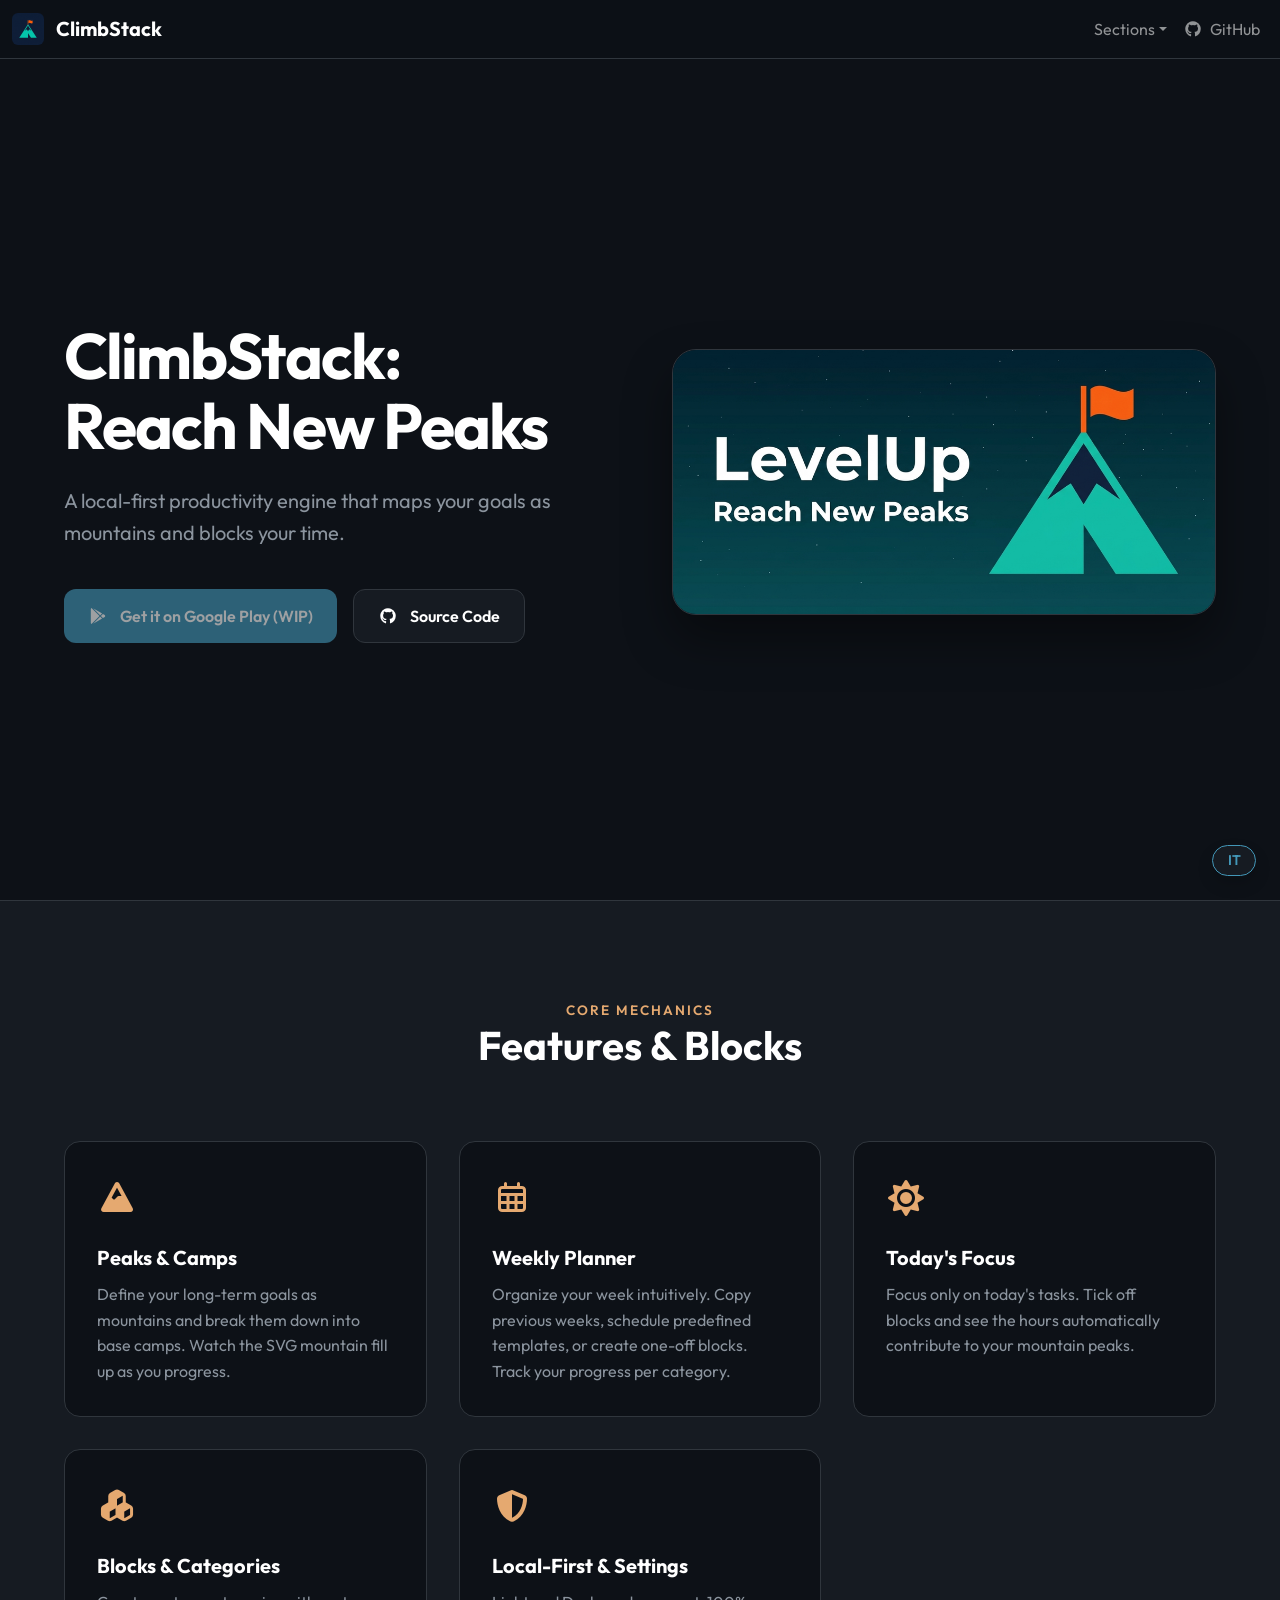
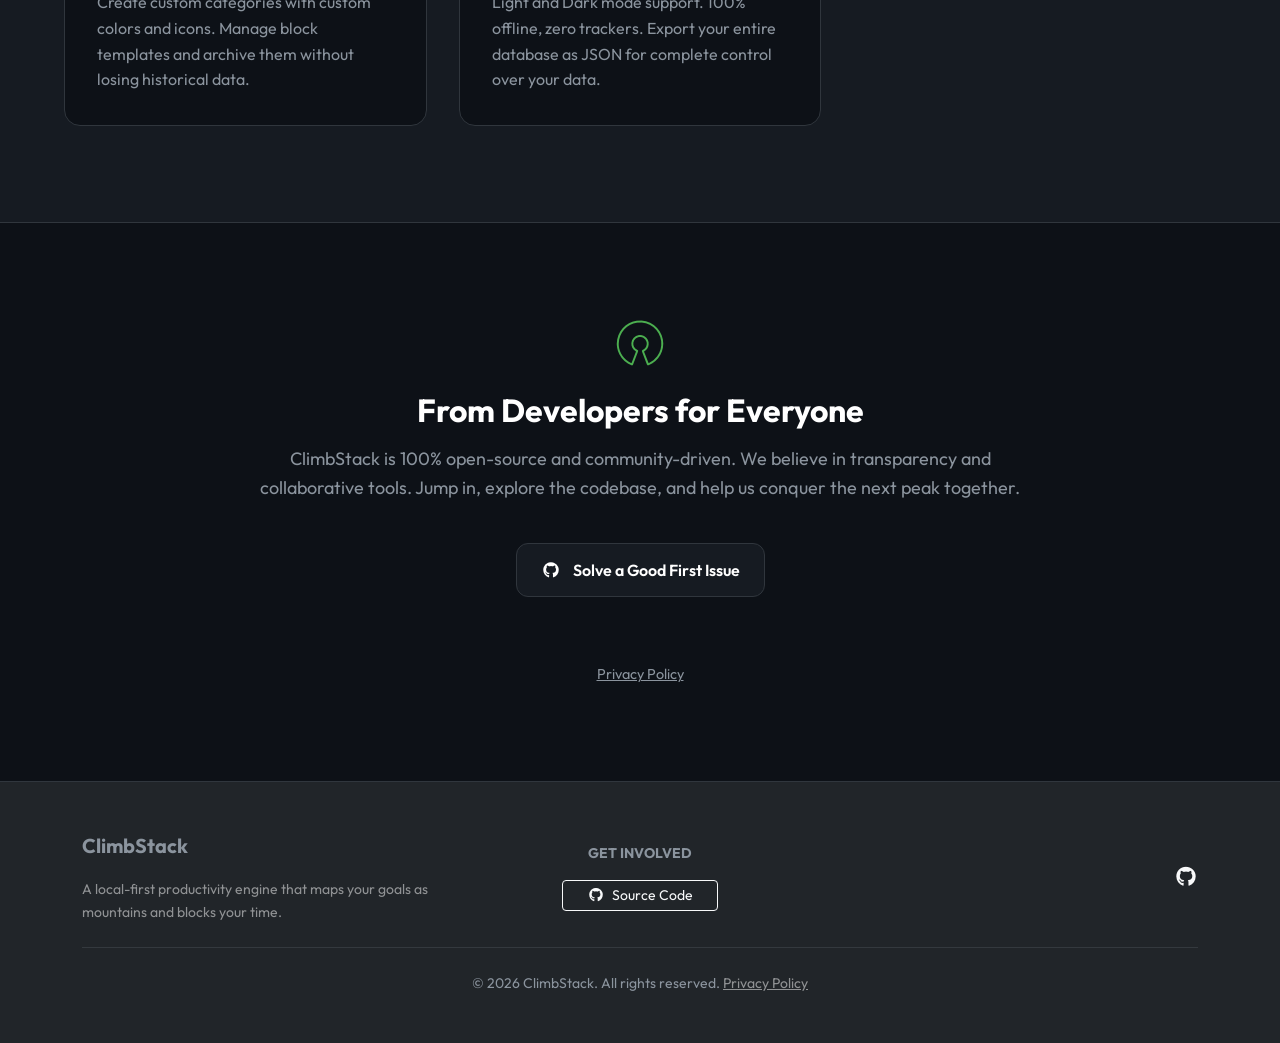
==== index.html @ eb17f677 "feat: add ClimbStack landing page and privacy policy - Landing page with hero, features grid, and op" ====
<!DOCTYPE html>
<html lang="en">
<head>
  <meta charset="UTF-8">
  <meta name="viewport" content="width=device-width, initial-scale=1.0">
  <title>ClimbStack - Gamify your goals.</title>
  
  <meta name="description" content="A local-first productivity engine that maps your goals as mountains and blocks your time.">
  
  <!-- CSS -->
  <link rel="stylesheet" href="css/globals.css">
  <link rel="stylesheet" href="css/climbstack.css">
  <!-- Bootstrap -->
  <link href="https://cdn.jsdelivr.net/npm/bootstrap@5.3.3/dist/css/bootstrap.min.css" rel="stylesheet" integrity="sha384-QWTKZyjpPEjISv5WaRU9OFeRpok6YctnYmDr5pNlyT2bRjXh0JMhjY6hW+ALEwIH" crossorigin="anonymous">
  <!-- Font Awesome -->
  <link rel="stylesheet" href="css/font-awesome/css/all.min.css">
  
  <link rel="icon" type="image/png" href="assets/icon.png">
  
  <!-- Scripts -->
  <script src="js/i18n/climbstack.js" defer></script>
  <script src="js/i18n.js" defer></script>
</head>
<body class="climbstack-page">

  <nav class="navbar navbar-expand-lg navbar-dark fixed-top" style="background-color: rgba(13, 17, 23, 0.85); backdrop-filter: blur(10px); border-bottom: 1px solid var(--lu-border);">
    <div class="container" style="max-width: 1400px;">
      <a class="navbar-brand fw-bold" style="display: flex; align-items: center; gap: 0.75rem;" href="#" aria-label="ClimbStack Home">
        <img src="assets/icon.png" alt="ClimbStack Icon" style="width: 32px; height: 32px; border-radius: 6px;">
        <span data-i18n="nav_home" data-i18n-raw>ClimbStack</span>
      </a>
      <button class="navbar-toggler" type="button" data-bs-toggle="collapse" data-bs-target="#luNavbar" aria-controls="luNavbar" aria-expanded="false" aria-label="Toggle navigation">
        <span class="navbar-toggler-icon"></span>
      </button>
      <div class="collapse navbar-collapse" id="luNavbar">
        <ul class="navbar-nav ms-auto align-items-center">
          <li class="nav-item dropdown">
            <button class="nav-link dropdown-toggle" type="button" data-bs-toggle="dropdown" aria-expanded="false" data-i18n="nav_sections" data-i18n-raw>Sections</button>
            <ul class="dropdown-menu dropdown-menu-dark">
              <li><a class="dropdown-item" href="#features" data-i18n="nav_features">Features</a></li>
              <li><a class="dropdown-item" href="#open-source" data-i18n="nav_os">Open Source</a></li>
            </ul>
          </li>
          <li class="nav-item">
            <a class="nav-link" href="https://github.com/ClimbStack/climbstack-app" target="_blank" rel="noopener noreferrer"><i class="fab fa-github me-1"></i> GitHub</a>
          </li>
        </ul>
      </div>
    </div>
  </nav>

  <header class="lu-hero">
    <div class="lu-hero-content">
      <h1 data-i18n="hero_h1">Gamify your goals.<br>Conquer your peaks.</h1>
      <p class="lu-hero-sub" data-i18n="hero_sub">A local-first productivity engine that maps your goals as mountains and blocks your time.</p>
      
      <div class="lu-btn-group">
        <a href="#" class="lu-btn lu-btn-primary" aria-label="Download on Google Play (WIP)" style="opacity: 0.6; cursor: not-allowed; pointer-events: none;">
          <i class="fab fa-google-play"></i> <span data-i18n="btn_play" data-i18n-raw>Get it on Google Play (WIP)</span>
        </a>
        <a href="https://github.com/ClimbStack/climbstack-app" target="_blank" rel="noopener noreferrer" class="lu-btn lu-btn-secondary" aria-label="Source on GitHub">
          <i class="fab fa-github"></i> <span data-i18n="btn_source" data-i18n-raw>Source Code</span>
        </a>
      </div>
    </div>
    <div class="lu-hero-visual">
      <img src="assets/feature.png" alt="ClimbStack App Interface Screenshot showing peaks and time blocks">
    </div>
  </header>

  <section id="features" class="lu-features">
    <div class="container text-center mb-5">
      <span class="qg-eyebrow" data-i18n="feat_eyebrow" style="color: var(--lu-accent); text-transform: uppercase; letter-spacing: 2px; font-size: 0.85rem; font-weight: 600;">Core Mechanics</span>
      <h2 class="qg-title mb-4" data-i18n="feat_title" style="font-size: 2.5rem;">Features &amp; Blocks</h2>
    </div>

    <div class="lu-features-grid">
      <div class="lu-feature-card">
        <div class="lu-feature-icon">
          <i class="fas fa-mountain"></i>
        </div>
        <h3 data-i18n="feat_peaks_ttl">Peaks &amp; Camps</h3>
        <p data-i18n="feat_peaks_desc">Define your long-term goals as mountains and break them down into base camps. Watch the SVG mountain fill up as you progress.</p>
      </div>
      
      <div class="lu-feature-card">
        <div class="lu-feature-icon">
          <i class="far fa-calendar-alt"></i>
        </div>
        <h3 data-i18n="feat_planner_ttl">Weekly Planner</h3>
        <p data-i18n="feat_planner_desc">Organize your week intuitively. Copy previous weeks, schedule predefined templates, or create one-off blocks. Track your progress per category.</p>
      </div>

      <div class="lu-feature-card">
        <div class="lu-feature-icon">
          <i class="fas fa-sun"></i>
        </div>
        <h3 data-i18n="feat_today_ttl">Today's Focus</h3>
        <p data-i18n="feat_today_desc">Focus only on today's tasks. Tick off blocks and see the hours automatically contribute to your mountain peaks.</p>
      </div>

      <div class="lu-feature-card">
        <div class="lu-feature-icon">
          <i class="fas fa-cubes"></i>
        </div>
        <h3 data-i18n="feat_blocks_ttl">Blocks &amp; Categories</h3>
        <p data-i18n="feat_blocks_desc">Create custom categories with custom colors and icons. Manage block templates and archive them without losing historical data.</p>
      </div>

      <div class="lu-feature-card">
        <div class="lu-feature-icon">
          <i class="fas fa-shield-alt"></i>
        </div>
        <h3 data-i18n="feat_local_ttl">Local-First &amp; Settings</h3>
        <p data-i18n="feat_local_desc">Light and Dark mode support. 100% offline, zero trackers. Export your entire database as JSON for complete control over your data.</p>
      </div>
    </div>
    
  </section>

  <section id="open-source" class="lu-os">
    <div class="lu-os-content text-center">
      <i class="fab fa-osi fa-3x mb-4" style="color: #4CAF50;"></i>
      <h2 data-i18n="os_title">From Developers for Everyone</h2>
      <p data-i18n="os_desc" class="lu-os-sub mx-auto">ClimbStack is 100% open-source and community-driven. We believe in transparency and collaborative tools. Jump in, explore the codebase, and help us conquer the next peak together.</p>
      <a href="https://github.com/ClimbStack/climbstack-app/issues?q=is%3Aissue+is%3Aopen+label%3A%22good+first+issue%22" target="_blank" rel="noopener noreferrer" class="lu-btn lu-btn-secondary">
        <i class="fab fa-github"></i> <span data-i18n="os_cta" data-i18n-raw>Solve a Good First Issue</span>
      </a>
      
      <div style="margin-top: 4rem;">
        <a href="./privacy.html" style="color: var(--lu-text-sec); text-decoration: underline; font-size: 0.9rem;" aria-label="Read Privacy Policy" data-i18n="footer_privacy" data-i18n-raw>Privacy Policy</a>
      </div>
    </div>
  </section>

  <!-- i18n Toggle Button Bottom Right -->
  <button type="button" id="i18n-toggle" class="btn btn-sm btn-outline-primary rounded-pill fw-semibold position-fixed bottom-0 end-0 m-4 shadow" style="z-index: 1050; background-color: var(--lu-bg-surface); color: var(--lu-primary); border-color: var(--lu-primary);" data-i18n-toggle>EN</button>

  <div id="site-footer"></div>
  <!-- Script for common footer across all pages -->
  <script src="js/footer.js" defer></script>
  <!-- Bootstrap JS (per Dropdown) -->
  <script src="https://cdn.jsdelivr.net/npm/bootstrap@5.3.3/dist/js/bootstrap.bundle.min.js" defer></script>
</body>
</html>
---- css/globals.css ----
:root {
    --primary-color: #2c3e50;
    --accent-color: #3498db;
    --text-light: #7f8c8d;
    --text-important: #ffc107;
}

html {
    scroll-behavior: smooth;
}

body {
    font-family: 'Inter', sans-serif;
    line-height: 1.6;
    color: #333;
}

/* Accessibility: Visible focus */
a:focus, button:focus {
    outline: 2px solid var(--accent-color);
    outline-offset: 2px;
}

.hero-section {
    min-height: 100vh;
    display: flex;
    align-items: center;
    padding: 100px 0; 
}

/* Global responsive images */
img {
    max-width: 100%;
    height: auto;
}

.card {
    transition: transform 0.3s ease;
}

.card:hover {
    transform: translateY(-5px);
}

.navbar-glass {
    background: rgba(255, 255, 255, 0.8) !important; /* Lighter for contrast */
    backdrop-filter: blur(15px);
    border-bottom: 1px solid rgba(0, 0, 0, 0.05);
    transition: all 0.3s ease;
}

.navbar-glass .navbar-brand {
    color: #2c3e50 !important;
    font-weight: 700;
}

.navbar-glass .nav-link {
    color: #2c3e50 !important;
    transition: all 0.3s ease;
    font-weight: 600;
    padding: 0.5rem 1rem !important; /* Larger touch targets */
}

.navbar-glass .nav-link:hover {
    color: var(--accent-color) !important;
    transform: translateY(-1px);
}

.navbar-glass.scrolled {
    background: rgba(255, 255, 255, 0.98) !important;
    backdrop-filter: blur(20px);
    box-shadow: 0 2px 10px rgba(0, 0, 0, 0.1);
}

.navbar-glass .dropdown-menu {
    background-color: rgba(255, 255, 255, 0.98);
    border: 1px solid rgba(0, 0, 0, 0.1);
}

.navbar-glass .dropdown-item {
    color: #2c3e50 !important;
    padding: 10px 20px; /* Touch target */
}

.navbar-glass .dropdown-item:hover {
    background-color: #f8f9fa;
    color: var(--accent-color) !important;
}

.navbar-brand {
    font-size: 1.5rem;
}

.social-links {
    text-align: center;
}

/* Touch target for mobile */
.social-icon {
    display: inline-block;
    padding: 10px;
}

.bg-alt-section {
    background-color: #f8f9fa;
    border-top: 1px solid #e9ecef;
    border-bottom: 1px solid #e9ecef;
}

/* Standard accessibility class (A11y) */
.visually-hidden {
    position: absolute !important;
    width: 1px !important;
    height: 1px !important;
    padding: 0 !important;
    margin: -1px !important;
    overflow: hidden !important;
    clip: rect(0, 0, 0, 0) !important;
    white-space: nowrap !important;
    
    
    border: 0 !important;
}

@media (max-width: 768px) {
    body {
        margin-top: 0;
    }
    
    .hero-section {
        text-align: center;
        padding-top: 120px;
    }

    .social-links {
        margin-top: 30px;
    }
    
    .navbar-collapse {
        background: white;
        padding: 1rem;
        border-radius: 0 0 10px 10px;
        box-shadow: 0 4px 6px rgba(0,0,0,0.1);
    }
}

@media (max-width: 991.98px) {
    .hero-section {
        text-align: center;
    }

    .hero-content .d-flex {
        justify-content: center;
    }
}
/* Language switch */
#i18n-toggle {
    min-width: 2.75rem;
    white-space: nowrap;
}

html[lang="it"] body [data-i18n-hide="it"],
html[lang="en"] body [data-i18n-hide="en"] {
    display: none !important;
}
---- css/climbstack.css ----
/* 
  ClimbStack Landing Page Styles 
  Theme: Alpine Dusk
*/
@import url('https://fonts.googleapis.com/css2?family=Outfit:wght@300;400;500;600;700&display=swap');

:root {
  --lu-bg-main: #0D1117;
  --lu-bg-surface: #161B22;
  --lu-primary: #4397B8;
  --lu-primary-hover: #327A97;
  --lu-accent: #E5A970;
  --lu-text-main: #FFFFFF;
  --lu-text-sec: #8B949E;
  --lu-border: #30363D;
  --lu-font: 'Outfit', sans-serif;
}

body.climbstack-page {
  background-color: var(--lu-bg-main);
  color: var(--lu-text-main);
  font-family: var(--lu-font);
  margin: 0;
  padding: 0;
  -webkit-font-smoothing: antialiased;
}

.climbstack-page h1, 
.climbstack-page h2, 
.climbstack-page h3, 
.climbstack-page h4 {
  font-family: var(--lu-font);
  color: var(--lu-text-main);
  font-weight: 700;
  margin-bottom: 1rem;
}

.climbstack-page p {
  color: var(--lu-text-sec);
  line-height: 1.6;
}

/* Nav / Header */
.lu-brand {
  display: flex;
  align-items: center;
  gap: 0.75rem;
  text-decoration: none;
  font-size: 1.5rem;
  font-weight: 700;
  color: var(--lu-text-main);
}

.lu-brand img {
  width: 40px;
  height: 40px;
  border-radius: 8px;
}

@media (max-width: 991.98px) {
  #luNavbar {
    background-color: var(--lu-bg-surface);
    padding: 1.5rem;
    border-radius: 12px;
    margin-top: 1rem;
    border: 1px solid var(--lu-border);
    box-shadow: 0 16px 48px rgba(0,0,0,0.6);
  }
  
  #luNavbar .nav-item {
    margin-bottom: 0.5rem;
  }
}

/* Hero Section */
.lu-hero {
  display: grid;
  grid-template-columns: 1fr;
  gap: 3rem;
  padding: 8rem 5% 4rem; /* Increased top padding to clear absolute nav */
  max-width: 1400px;
  margin: 0 auto;
  align-items: center;
  min-height: 100vh;
}

@media (min-width: 992px) {
  .lu-hero {
    grid-template-columns: 1fr 1fr;
    gap: 4rem;
  }
}

.lu-hero-content {
  max-width: 600px;
}

.lu-hero h1 {
  font-size: clamp(2.5rem, 5vw, 4.5rem);
  line-height: 1.1;
  letter-spacing: -0.03em;
  margin-bottom: 1.5rem;
}

.lu-hero-sub {
  font-size: clamp(1.125rem, 2vw, 1.25rem);
  color: var(--lu-text-sec);
  margin-bottom: 2.5rem;
  max-width: 500px;
}

.lu-hero-visual {
  position: relative;
  border-radius: 24px;
  overflow: hidden;
  box-shadow: 0 24px 48px rgba(0,0,0,0.4);
  border: 1px solid var(--lu-border);
}

.lu-hero-visual img {
  width: 100%;
  height: auto;
  display: block;
}

/* Buttons */
.lu-btn-group {
  display: flex;
  flex-wrap: wrap;
  gap: 1rem;
}

.lu-btn {
  display: inline-flex;
  align-items: center;
  gap: 0.75rem;
  padding: 0.875rem 1.5rem;
  border-radius: 12px;
  font-weight: 600;
  font-size: 1rem;
  text-decoration: none;
  transition: transform 0.2s ease, background-color 0.2s ease;
}

.lu-btn:active {
  transform: translateY(2px);
}

.lu-btn-primary {
  background-color: var(--lu-primary);
  color: #FFFFFF;
}

.lu-btn-primary:hover {
  background-color: var(--lu-primary-hover);
  color: #FFFFFF;
}

.lu-btn-secondary {
  background-color: var(--lu-bg-surface);
  color: var(--lu-text-main);
  border: 1px solid var(--lu-border);
}

.lu-btn-secondary:hover {
  background-color: #21262d;
  color: var(--lu-text-main);
}

/* Features */
.lu-features {
  background-color: var(--lu-bg-surface);
  padding: 6rem 5%;
  border-top: 1px solid var(--lu-border);
  border-bottom: 1px solid var(--lu-border);
  min-height: 100vh;
  display: flex;
  flex-direction: column;
  justify-content: center;
}

.lu-features-grid {
  display: grid;
  grid-template-columns: 1fr;
  gap: 3rem;
  max-width: 1400px;
  margin: 0 auto;
}

@media (min-width: 768px) {
  .lu-features-grid {
    grid-template-columns: repeat(3, 1fr);
    gap: 2rem;
  }
}

.lu-feature-card {
  padding: 2rem;
  border-radius: 16px;
  background-color: var(--lu-bg-main);
  border: 1px solid var(--lu-border);
  transition: transform 0.3s ease;
}

.lu-feature-card:hover {
  transform: translateY(-4px);
}

.lu-feature-icon {
  font-size: 2rem;
  color: var(--lu-accent);
  margin-bottom: 1.5rem;
}

.lu-feature-card h3 {
  font-size: 1.25rem;
  margin-bottom: 0.75rem;
}

.lu-feature-card p {
  font-size: 1rem;
  margin-bottom: 0;
}

/* Open Source Section */
.lu-os {
  background-color: var(--lu-bg-main);
  padding: 6rem 5%;
  border-bottom: 1px solid var(--lu-border);
  display: flex;
  justify-content: center;
  align-items: center;
  min-height: 50vh;
}

.lu-os-content {
  max-width: 800px;
}

.lu-os-sub {
  font-size: 1.125rem;
  color: var(--lu-text-sec);
  margin-bottom: 2.5rem;
}

/* Simple text pages (Privacy) */
.lu-page-content {
  max-width: 800px;
  margin: 8rem auto 4rem;
  padding: 0 5%;
  min-height: 60vh;
}

.lu-page-content h1 {
  font-size: 3rem;
  margin-bottom: 2rem;
  border-bottom: 1px solid var(--lu-border);
  padding-bottom: 1rem;
}

.lu-page-content h2 {
  font-size: 1.75rem;
  margin-top: 2.5rem;
  margin-bottom: 1rem;
}

/* Footer Overrides for Dark Theme integration */
#site-footer {
  background-color: var(--lu-bg-surface) !important;
  border-top: 1px solid var(--lu-border) !important;
  color: var(--lu-text-sec) !important;
}

#site-footer * {
  color: inherit;
}

#site-footer a:hover {
  color: var(--lu-text-main) !important;
}
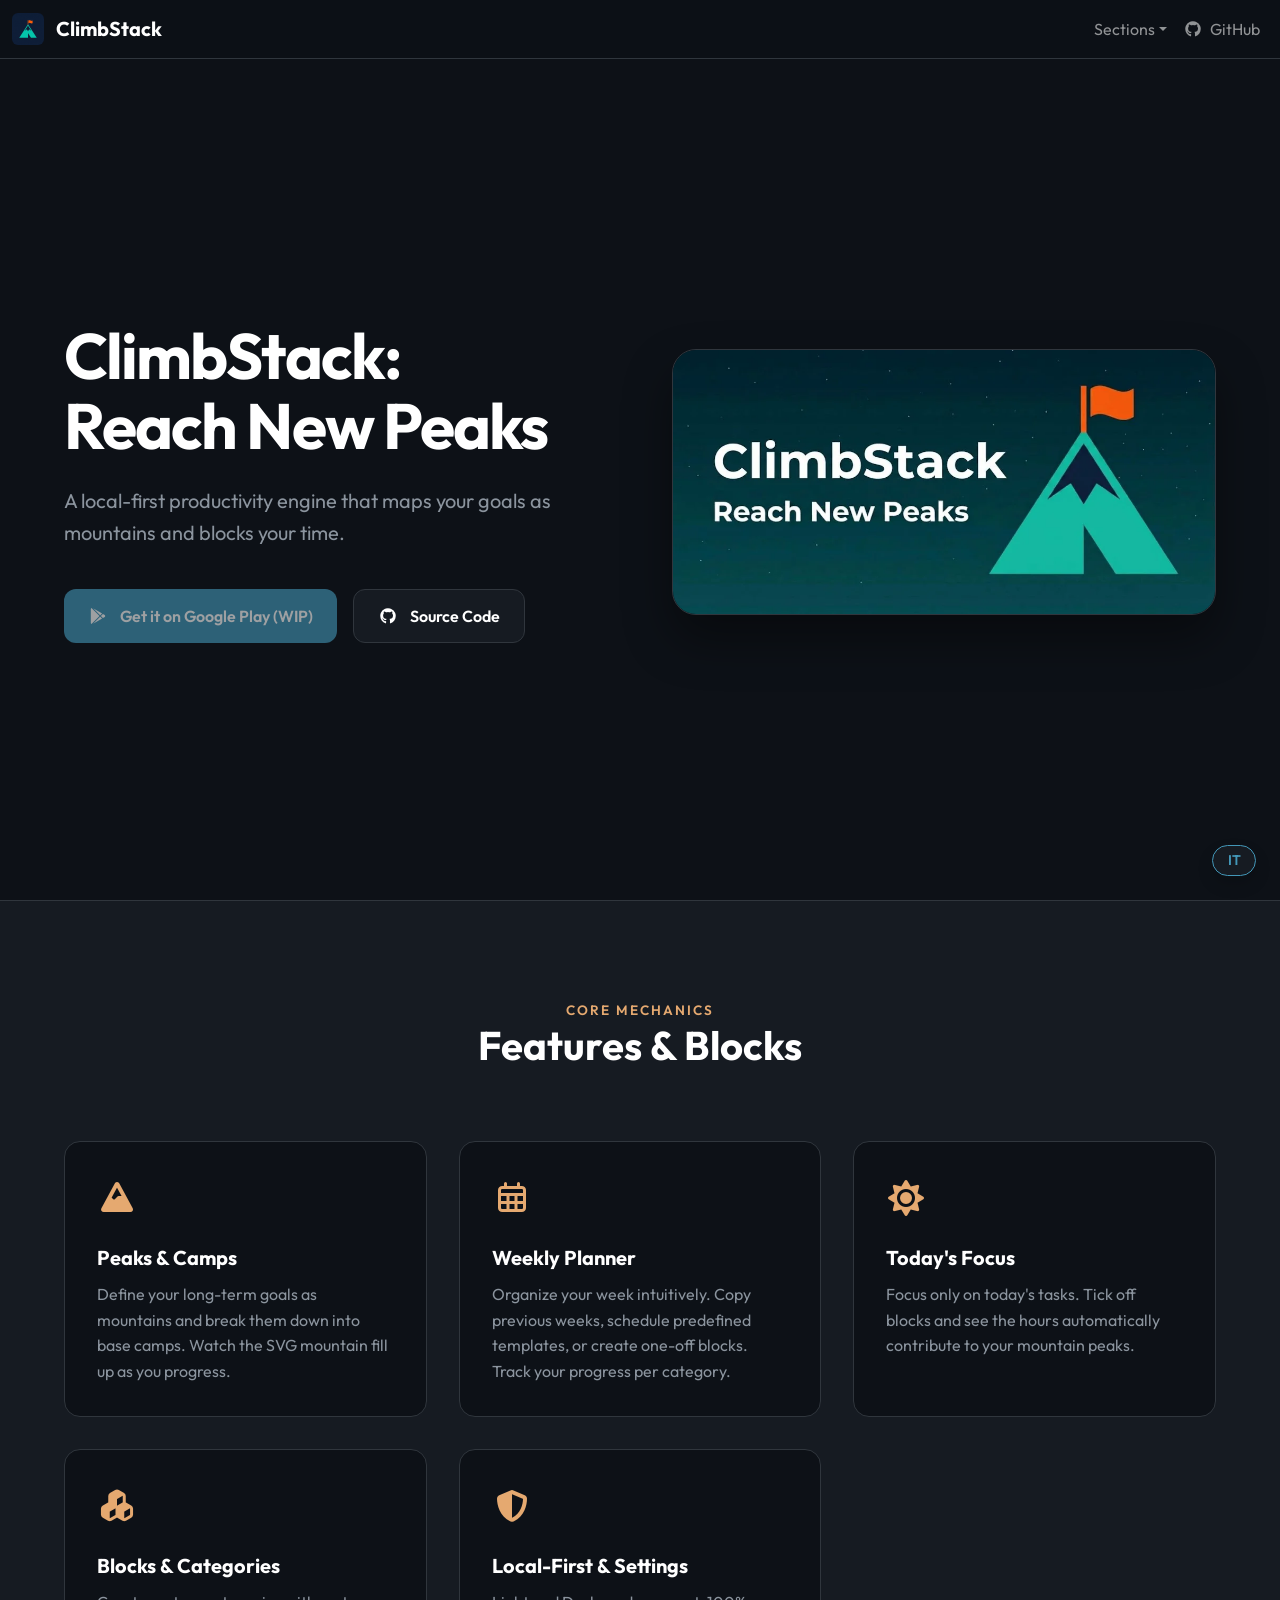
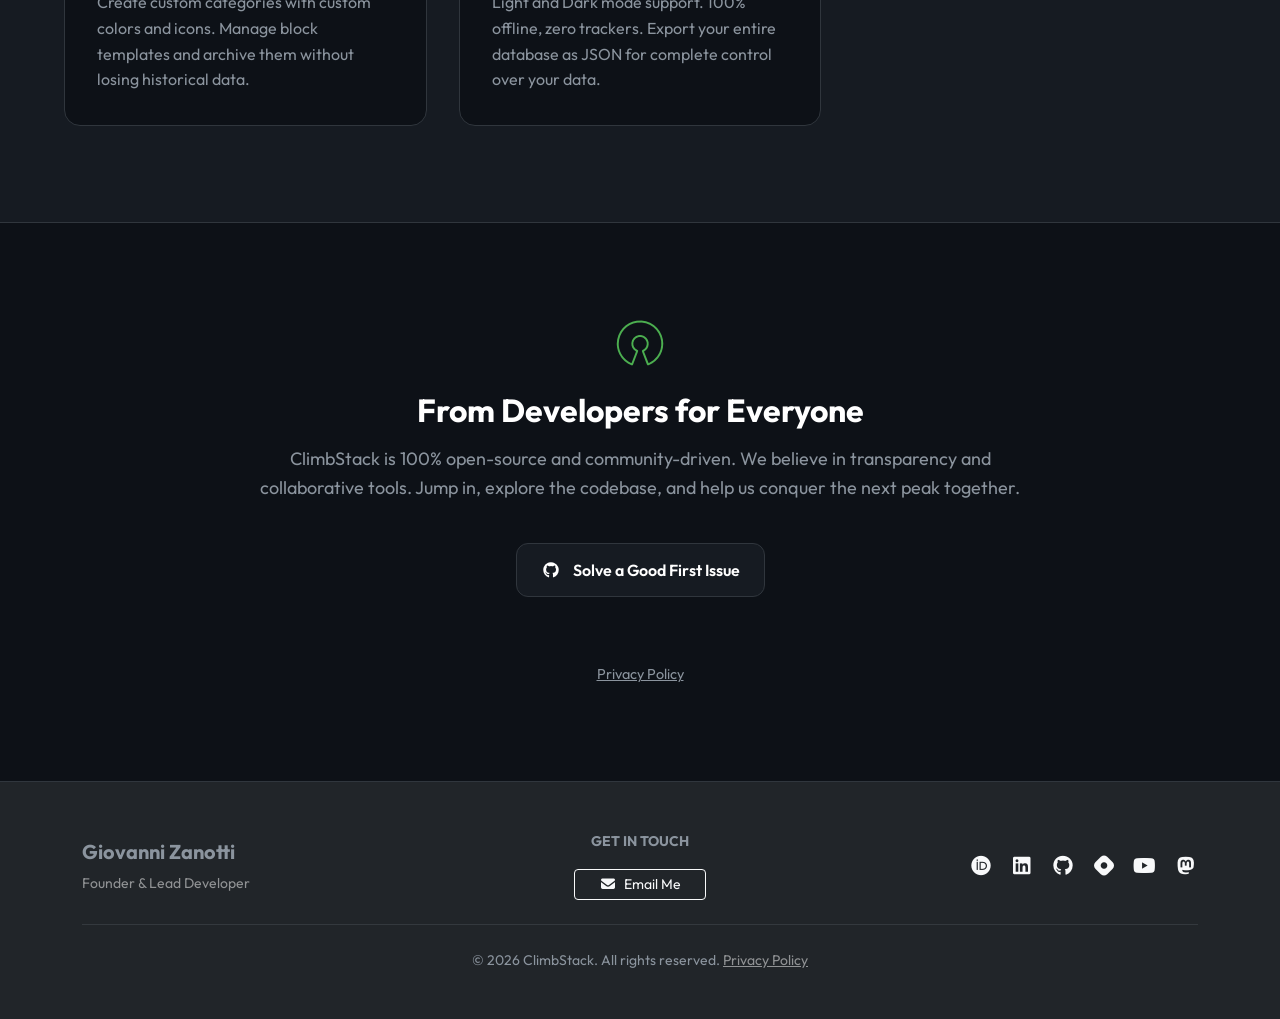
==== commit ed6d461e: "feat: implement website best practices and lighthouse CI - SEO: robots.txt, sitemap.xml, canonical t" ====
--- a/index.html
+++ b/index.html
@@ -6,6 +6,38 @@
   <title>ClimbStack - Gamify your goals.</title>
   
   <meta name="description" content="A local-first productivity engine that maps your goals as mountains and blocks your time.">
+  <meta name="theme-color" content="#0D1117">
+  <meta name="referrer" content="strict-origin-when-cross-origin">
+  <link rel="canonical" href="https://climbstack.github.io/">
+
+  <!-- Open Graph / Facebook -->
+  <meta property="og:type" content="website">
+  <meta property="og:url" content="https://climbstack.github.io/">
+  <meta property="og:title" content="ClimbStack - Gamify your goals.">
+  <meta property="og:description" content="A local-first productivity engine that maps your goals as mountains and blocks your time.">
+  <meta property="og:image" content="https://climbstack.github.io/assets/feature.png">
+  <meta property="og:site_name" content="ClimbStack">
+  <meta property="og:locale" content="en_US">
+  <meta property="og:locale:alternate" content="it_IT">
+
+  <!-- Twitter Card -->
+  <meta name="twitter:card" content="summary_large_image">
+  <meta name="twitter:url" content="https://climbstack.github.io/">
+  <meta name="twitter:title" content="ClimbStack - Gamify your goals.">
+  <meta name="twitter:description" content="A local-first productivity engine that maps your goals as mountains and blocks your time.">
+  <meta name="twitter:image" content="https://climbstack.github.io/assets/feature.png">
+
+  <!-- Preconnect to external CDNs -->
+  <link rel="preconnect" href="https://fonts.googleapis.com">
+  <link rel="preconnect" href="https://fonts.gstatic.com" crossorigin>
+  <link rel="preconnect" href="https://cdn.jsdelivr.net">
+
+  <!-- Favicons & App Manifest -->
+  <link rel="icon" type="image/x-icon" href="favicon.ico">
+  <link rel="icon" type="image/png" sizes="32x32" href="assets/favicon-32x32.png">
+  <link rel="icon" type="image/png" sizes="16x16" href="assets/favicon-16x16.png">
+  <link rel="apple-touch-icon" sizes="180x180" href="assets/apple-touch-icon.png">
+  <link rel="manifest" href="site.webmanifest">
   
   <!-- CSS -->
   <link rel="stylesheet" href="css/globals.css">
@@ -14,8 +46,36 @@
   <link href="https://cdn.jsdelivr.net/npm/bootstrap@5.3.3/dist/css/bootstrap.min.css" rel="stylesheet" integrity="sha384-QWTKZyjpPEjISv5WaRU9OFeRpok6YctnYmDr5pNlyT2bRjXh0JMhjY6hW+ALEwIH" crossorigin="anonymous">
   <!-- Font Awesome -->
   <link rel="stylesheet" href="css/font-awesome/css/all.min.css">
-  
-  <link rel="icon" type="image/png" href="assets/icon.png">
+
+  <!-- Structured Data (JSON-LD) -->
+  <script type="application/ld+json">
+  {
+    "@context": "https://schema.org",
+    "@graph": [
+      {
+        "@type": "WebSite",
+        "@id": "https://climbstack.github.io/#website",
+        "url": "https://climbstack.github.io/",
+        "name": "ClimbStack",
+        "description": "Gamify your goals. Conquer your peaks."
+      },
+      {
+        "@type": "SoftwareApplication",
+        "@id": "https://climbstack.github.io/#app",
+        "name": "ClimbStack",
+        "operatingSystem": "Android, iOS",
+        "applicationCategory": "ProductivityApplication",
+        "offers": {
+          "@type": "Offer",
+          "price": "0",
+          "priceCurrency": "USD"
+        },
+        "description": "A local-first productivity engine that maps your goals as mountains and blocks your time.",
+        "url": "https://climbstack.github.io/"
+      }
+    ]
+  }
+  </script>
   
   <!-- Scripts -->
   <script src="js/i18n/climbstack.js" defer></script>
@@ -23,10 +83,13 @@
 </head>
 <body class="climbstack-page">
 
+  <!-- Skip to main content for keyboard & screen reader accessibility -->
+  <a href="#main-content" class="skip-link">Skip to main content</a>
+
   <nav class="navbar navbar-expand-lg navbar-dark fixed-top" style="background-color: rgba(13, 17, 23, 0.85); backdrop-filter: blur(10px); border-bottom: 1px solid var(--lu-border);">
     <div class="container" style="max-width: 1400px;">
       <a class="navbar-brand fw-bold" style="display: flex; align-items: center; gap: 0.75rem;" href="#" aria-label="ClimbStack Home">
-        <img src="assets/icon.png" alt="ClimbStack Icon" style="width: 32px; height: 32px; border-radius: 6px;">
+        <img src="assets/icon.png" alt="ClimbStack Icon" width="32" height="32" style="border-radius: 6px;">
         <span data-i18n="nav_home" data-i18n-raw>ClimbStack</span>
       </a>
       <button class="navbar-toggler" type="button" data-bs-toggle="collapse" data-bs-target="#luNavbar" aria-controls="luNavbar" aria-expanded="false" aria-label="Toggle navigation">
@@ -49,89 +112,94 @@
     </div>
   </nav>
 
-  <header class="lu-hero">
-    <div class="lu-hero-content">
-      <h1 data-i18n="hero_h1">Gamify your goals.<br>Conquer your peaks.</h1>
-      <p class="lu-hero-sub" data-i18n="hero_sub">A local-first productivity engine that maps your goals as mountains and blocks your time.</p>
+  <main id="main-content">
+    <header class="lu-hero">
+      <div class="lu-hero-content">
+        <h1 data-i18n="hero_h1">Gamify your goals.<br>Conquer your peaks.</h1>
+        <p class="lu-hero-sub" data-i18n="hero_sub">A local-first productivity engine that maps your goals as mountains and blocks your time.</p>
+        
+        <div class="lu-btn-group">
+          <a href="#" class="lu-btn lu-btn-primary" aria-label="Download on Google Play (WIP)" style="opacity: 0.6; cursor: not-allowed; pointer-events: none;">
+            <i class="fab fa-google-play"></i> <span data-i18n="btn_play" data-i18n-raw>Get it on Google Play (WIP)</span>
+          </a>
+          <a href="https://github.com/ClimbStack/climbstack-app" target="_blank" rel="noopener noreferrer" class="lu-btn lu-btn-secondary" aria-label="Source on GitHub">
+            <i class="fab fa-github"></i> <span data-i18n="btn_source" data-i18n-raw>Source Code</span>
+          </a>
+        </div>
+      </div>
+      <div class="lu-hero-visual">
+        <picture>
+          <source srcset="assets/feature.webp" type="image/webp">
+          <img src="assets/feature.png" alt="ClimbStack App Interface Screenshot showing peaks and time blocks" width="1024" height="500" decoding="async">
+        </picture>
+      </div>
+    </header>
+
+    <section id="features" class="lu-features">
+      <div class="container text-center mb-5">
+        <span class="qg-eyebrow" data-i18n="feat_eyebrow" style="color: var(--lu-accent); text-transform: uppercase; letter-spacing: 2px; font-size: 0.85rem; font-weight: 600;">Core Mechanics</span>
+        <h2 class="qg-title mb-4" data-i18n="feat_title" style="font-size: 2.5rem;">Features &amp; Blocks</h2>
+      </div>
+
+      <div class="lu-features-grid">
+        <div class="lu-feature-card">
+          <div class="lu-feature-icon">
+            <i class="fas fa-mountain"></i>
+          </div>
+          <h3 data-i18n="feat_peaks_ttl">Peaks &amp; Camps</h3>
+          <p data-i18n="feat_peaks_desc">Define your long-term goals as mountains and break them down into base camps. Watch the SVG mountain fill up as you progress.</p>
+        </div>
+        
+        <div class="lu-feature-card">
+          <div class="lu-feature-icon">
+            <i class="far fa-calendar-alt"></i>
+          </div>
+          <h3 data-i18n="feat_planner_ttl">Weekly Planner</h3>
+          <p data-i18n="feat_planner_desc">Organize your week intuitively. Copy previous weeks, schedule predefined templates, or create one-off blocks. Track your progress per category.</p>
+        </div>
+
+        <div class="lu-feature-card">
+          <div class="lu-feature-icon">
+            <i class="fas fa-sun"></i>
+          </div>
+          <h3 data-i18n="feat_today_ttl">Today's Focus</h3>
+          <p data-i18n="feat_today_desc">Focus only on today's tasks. Tick off blocks and see the hours automatically contribute to your mountain peaks.</p>
+        </div>
+
+        <div class="lu-feature-card">
+          <div class="lu-feature-icon">
+            <i class="fas fa-cubes"></i>
+          </div>
+          <h3 data-i18n="feat_blocks_ttl">Blocks &amp; Categories</h3>
+          <p data-i18n="feat_blocks_desc">Create custom categories with custom colors and icons. Manage block templates and archive them without losing historical data.</p>
+        </div>
+
+        <div class="lu-feature-card">
+          <div class="lu-feature-icon">
+            <i class="fas fa-shield-alt"></i>
+          </div>
+          <h3 data-i18n="feat_local_ttl">Local-First &amp; Settings</h3>
+          <p data-i18n="feat_local_desc">Light and Dark mode support. 100% offline, zero trackers. Export your entire database as JSON for complete control over your data.</p>
+        </div>
+      </div>
       
-      <div class="lu-btn-group">
-        <a href="#" class="lu-btn lu-btn-primary" aria-label="Download on Google Play (WIP)" style="opacity: 0.6; cursor: not-allowed; pointer-events: none;">
-          <i class="fab fa-google-play"></i> <span data-i18n="btn_play" data-i18n-raw>Get it on Google Play (WIP)</span>
+    </section>
+
+    <section id="open-source" class="lu-os">
+      <div class="lu-os-content text-center">
+        <i class="fab fa-osi fa-3x mb-4" style="color: #4CAF50;"></i>
+        <h2 data-i18n="os_title">From Developers for Everyone</h2>
+        <p data-i18n="os_desc" class="lu-os-sub mx-auto">ClimbStack is 100% open-source and community-driven. We believe in transparency and collaborative tools. Jump in, explore the codebase, and help us conquer the next peak together.</p>
+        <a href="https://github.com/ClimbStack/climbstack-app/issues?q=is%3Aissue+is%3Aopen+label%3A%22good+first+issue%22" target="_blank" rel="noopener noreferrer" class="lu-btn lu-btn-secondary">
+          <i class="fab fa-github"></i> <span data-i18n="os_cta" data-i18n-raw>Solve a Good First Issue</span>
         </a>
-        <a href="https://github.com/ClimbStack/climbstack-app" target="_blank" rel="noopener noreferrer" class="lu-btn lu-btn-secondary" aria-label="Source on GitHub">
-          <i class="fab fa-github"></i> <span data-i18n="btn_source" data-i18n-raw>Source Code</span>
-        </a>
-      </div>
-    </div>
-    <div class="lu-hero-visual">
-      <img src="assets/feature.png" alt="ClimbStack App Interface Screenshot showing peaks and time blocks">
-    </div>
-  </header>
-
-  <section id="features" class="lu-features">
-    <div class="container text-center mb-5">
-      <span class="qg-eyebrow" data-i18n="feat_eyebrow" style="color: var(--lu-accent); text-transform: uppercase; letter-spacing: 2px; font-size: 0.85rem; font-weight: 600;">Core Mechanics</span>
-      <h2 class="qg-title mb-4" data-i18n="feat_title" style="font-size: 2.5rem;">Features &amp; Blocks</h2>
-    </div>
-
-    <div class="lu-features-grid">
-      <div class="lu-feature-card">
-        <div class="lu-feature-icon">
-          <i class="fas fa-mountain"></i>
-        </div>
-        <h3 data-i18n="feat_peaks_ttl">Peaks &amp; Camps</h3>
-        <p data-i18n="feat_peaks_desc">Define your long-term goals as mountains and break them down into base camps. Watch the SVG mountain fill up as you progress.</p>
-      </div>
-      
-      <div class="lu-feature-card">
-        <div class="lu-feature-icon">
-          <i class="far fa-calendar-alt"></i>
-        </div>
-        <h3 data-i18n="feat_planner_ttl">Weekly Planner</h3>
-        <p data-i18n="feat_planner_desc">Organize your week intuitively. Copy previous weeks, schedule predefined templates, or create one-off blocks. Track your progress per category.</p>
-      </div>
-
-      <div class="lu-feature-card">
-        <div class="lu-feature-icon">
-          <i class="fas fa-sun"></i>
-        </div>
-        <h3 data-i18n="feat_today_ttl">Today's Focus</h3>
-        <p data-i18n="feat_today_desc">Focus only on today's tasks. Tick off blocks and see the hours automatically contribute to your mountain peaks.</p>
-      </div>
-
-      <div class="lu-feature-card">
-        <div class="lu-feature-icon">
-          <i class="fas fa-cubes"></i>
-        </div>
-        <h3 data-i18n="feat_blocks_ttl">Blocks &amp; Categories</h3>
-        <p data-i18n="feat_blocks_desc">Create custom categories with custom colors and icons. Manage block templates and archive them without losing historical data.</p>
-      </div>
-
-      <div class="lu-feature-card">
-        <div class="lu-feature-icon">
-          <i class="fas fa-shield-alt"></i>
-        </div>
-        <h3 data-i18n="feat_local_ttl">Local-First &amp; Settings</h3>
-        <p data-i18n="feat_local_desc">Light and Dark mode support. 100% offline, zero trackers. Export your entire database as JSON for complete control over your data.</p>
-      </div>
-    </div>
-    
-  </section>
-
-  <section id="open-source" class="lu-os">
-    <div class="lu-os-content text-center">
-      <i class="fab fa-osi fa-3x mb-4" style="color: #4CAF50;"></i>
-      <h2 data-i18n="os_title">From Developers for Everyone</h2>
-      <p data-i18n="os_desc" class="lu-os-sub mx-auto">ClimbStack is 100% open-source and community-driven. We believe in transparency and collaborative tools. Jump in, explore the codebase, and help us conquer the next peak together.</p>
-      <a href="https://github.com/ClimbStack/climbstack-app/issues?q=is%3Aissue+is%3Aopen+label%3A%22good+first+issue%22" target="_blank" rel="noopener noreferrer" class="lu-btn lu-btn-secondary">
-        <i class="fab fa-github"></i> <span data-i18n="os_cta" data-i18n-raw>Solve a Good First Issue</span>
-      </a>
-      
-      <div style="margin-top: 4rem;">
-        <a href="./privacy.html" style="color: var(--lu-text-sec); text-decoration: underline; font-size: 0.9rem;" aria-label="Read Privacy Policy" data-i18n="footer_privacy" data-i18n-raw>Privacy Policy</a>
-      </div>
-    </div>
-  </section>
+        
+        <div style="margin-top: 4rem;">
+          <a href="./privacy.html" style="color: var(--lu-text-sec); text-decoration: underline; font-size: 0.9rem;" aria-label="Read Privacy Policy" data-i18n="footer_privacy" data-i18n-raw>Privacy Policy</a>
+        </div>
+      </div>
+    </section>
+  </main>
 
   <!-- i18n Toggle Button Bottom Right -->
   <button type="button" id="i18n-toggle" class="btn btn-sm btn-outline-primary rounded-pill fw-semibold position-fixed bottom-0 end-0 m-4 shadow" style="z-index: 1050; background-color: var(--lu-bg-surface); color: var(--lu-primary); border-color: var(--lu-primary);" data-i18n-toggle>EN</button>
--- a/css/climbstack.css
+++ b/css/climbstack.css
@@ -278,3 +278,33 @@
 #site-footer a:hover {
   color: var(--lu-text-main) !important;
 }
+
+/* Accessibility: Skip to Content */
+.skip-link {
+  position: absolute;
+  top: -100px;
+  left: 1rem;
+  background-color: var(--lu-primary);
+  color: #FFFFFF !important;
+  padding: 0.75rem 1.25rem;
+  border-radius: 8px;
+  z-index: 2000;
+  font-weight: 600;
+  text-decoration: none;
+  transition: top 0.2s ease;
+}
+
+.skip-link:focus {
+  top: 1rem;
+}
+
+/* Accessibility: Prefers Reduced Motion */
+@media (prefers-reduced-motion: reduce) {
+  *, *::before, *::after {
+    animation-duration: 0.01ms !important;
+    animation-iteration-count: 1 !important;
+    transition-duration: 0.01ms !important;
+    scroll-behavior: auto !important;
+  }
+}
+
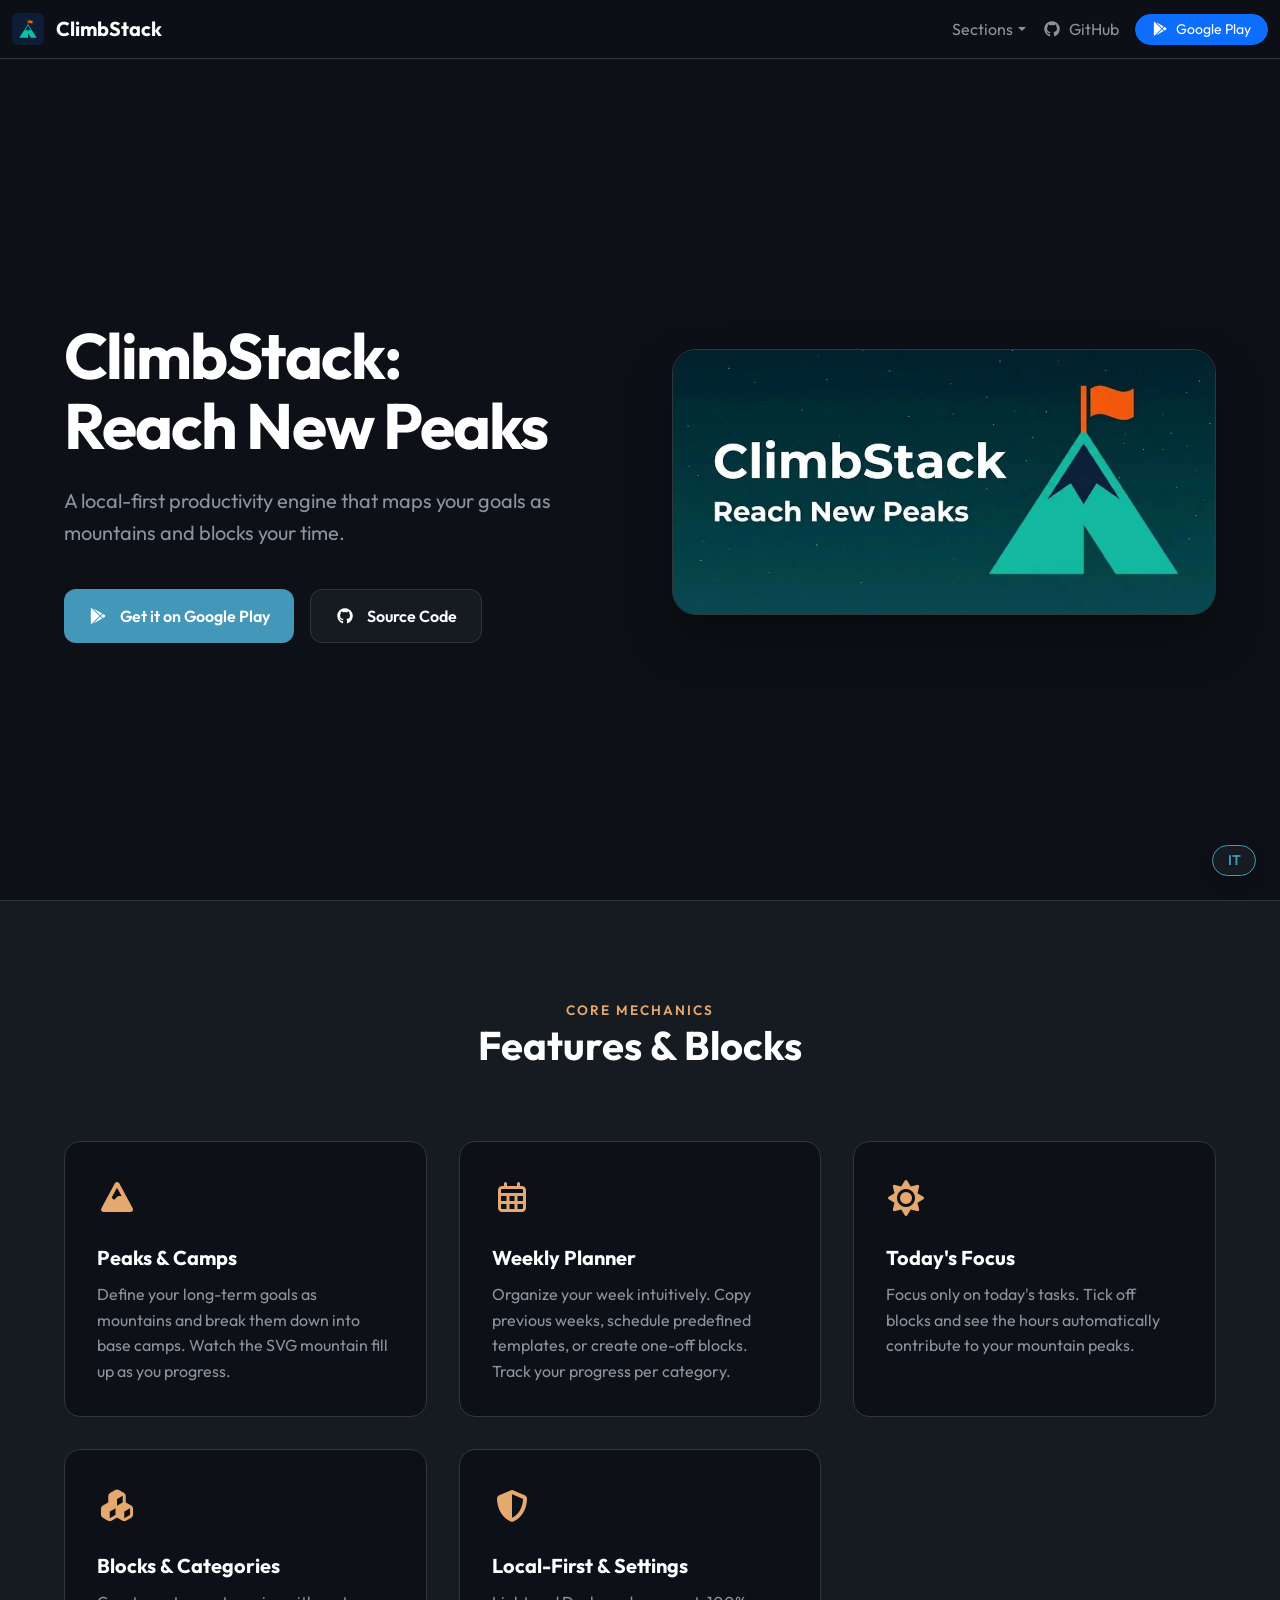
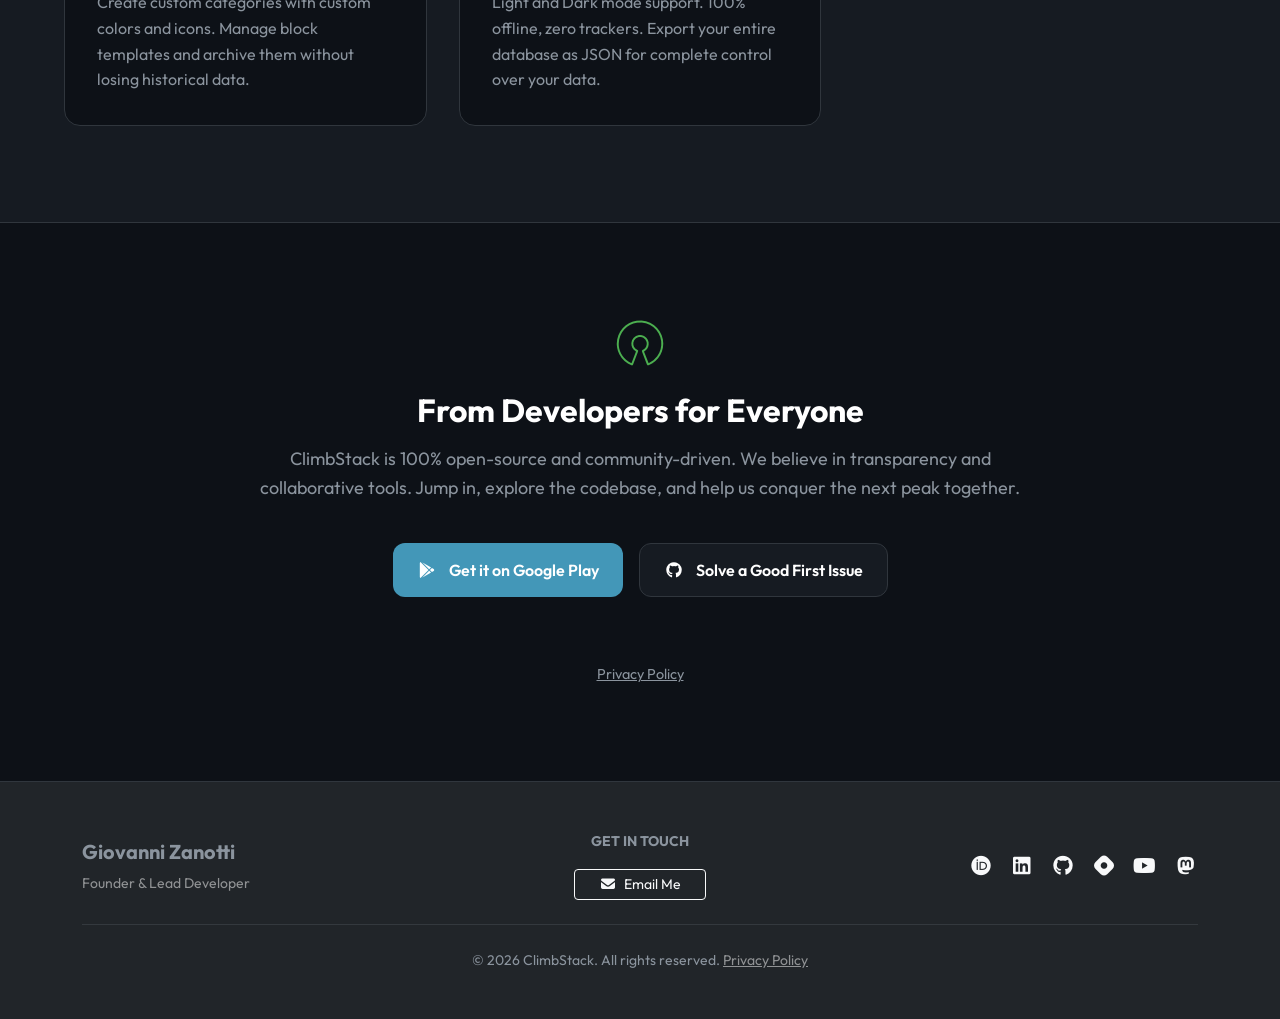
==== commit ae742f46: "feat: activate Google Play Store install buttons (com.gizano.levelup)" ====
--- a/index.html
+++ b/index.html
@@ -9,6 +9,7 @@
   <meta name="theme-color" content="#0D1117">
   <meta name="referrer" content="strict-origin-when-cross-origin">
   <link rel="canonical" href="https://climbstack.github.io/">
+  <meta name="google-site-verification" content="YzHt-BYmM1HLvC2pYqcA4j8ddYJd6Ll98s3a3wKNP8w">
 
   <!-- Open Graph / Facebook -->
   <meta property="og:type" content="website">
@@ -31,6 +32,7 @@
   <link rel="preconnect" href="https://fonts.googleapis.com">
   <link rel="preconnect" href="https://fonts.gstatic.com" crossorigin>
   <link rel="preconnect" href="https://cdn.jsdelivr.net">
+  <link rel="stylesheet" href="https://fonts.googleapis.com/css2?family=Outfit:wght@300;400;500;600;700&display=swap">
 
   <!-- Favicons & App Manifest -->
   <link rel="icon" type="image/x-icon" href="favicon.ico">
@@ -70,6 +72,8 @@
           "price": "0",
           "priceCurrency": "USD"
         },
+        "downloadUrl": "https://play.google.com/store/apps/details?id=com.gizano.levelup",
+        "installUrl": "https://play.google.com/store/apps/details?id=com.gizano.levelup",
         "description": "A local-first productivity engine that maps your goals as mountains and blocks your time.",
         "url": "https://climbstack.github.io/"
       }
@@ -107,6 +111,9 @@
           <li class="nav-item">
             <a class="nav-link" href="https://github.com/ClimbStack/climbstack-app" target="_blank" rel="noopener noreferrer"><i class="fab fa-github me-1"></i> GitHub</a>
           </li>
+          <li class="nav-item ms-lg-2">
+            <a class="btn btn-sm btn-primary rounded-pill px-3" href="https://play.google.com/store/apps/details?id=com.gizano.levelup" target="_blank" rel="noopener noreferrer"><i class="fab fa-google-play me-1"></i> Google Play</a>
+          </li>
         </ul>
       </div>
     </div>
@@ -119,8 +126,8 @@
         <p class="lu-hero-sub" data-i18n="hero_sub">A local-first productivity engine that maps your goals as mountains and blocks your time.</p>
         
         <div class="lu-btn-group">
-          <a href="#" class="lu-btn lu-btn-primary" aria-label="Download on Google Play (WIP)" style="opacity: 0.6; cursor: not-allowed; pointer-events: none;">
-            <i class="fab fa-google-play"></i> <span data-i18n="btn_play" data-i18n-raw>Get it on Google Play (WIP)</span>
+          <a href="https://play.google.com/store/apps/details?id=com.gizano.levelup" target="_blank" rel="noopener noreferrer" class="lu-btn lu-btn-primary" aria-label="Get it on Google Play">
+            <i class="fab fa-google-play"></i> <span data-i18n="btn_play" data-i18n-raw>Get it on Google Play</span>
           </a>
           <a href="https://github.com/ClimbStack/climbstack-app" target="_blank" rel="noopener noreferrer" class="lu-btn lu-btn-secondary" aria-label="Source on GitHub">
             <i class="fab fa-github"></i> <span data-i18n="btn_source" data-i18n-raw>Source Code</span>
@@ -190,9 +197,14 @@
         <i class="fab fa-osi fa-3x mb-4" style="color: #4CAF50;"></i>
         <h2 data-i18n="os_title">From Developers for Everyone</h2>
         <p data-i18n="os_desc" class="lu-os-sub mx-auto">ClimbStack is 100% open-source and community-driven. We believe in transparency and collaborative tools. Jump in, explore the codebase, and help us conquer the next peak together.</p>
-        <a href="https://github.com/ClimbStack/climbstack-app/issues?q=is%3Aissue+is%3Aopen+label%3A%22good+first+issue%22" target="_blank" rel="noopener noreferrer" class="lu-btn lu-btn-secondary">
-          <i class="fab fa-github"></i> <span data-i18n="os_cta" data-i18n-raw>Solve a Good First Issue</span>
-        </a>
+        <div class="d-flex justify-content-center gap-3 flex-wrap">
+          <a href="https://play.google.com/store/apps/details?id=com.gizano.levelup" target="_blank" rel="noopener noreferrer" class="lu-btn lu-btn-primary">
+            <i class="fab fa-google-play"></i> <span data-i18n="btn_play" data-i18n-raw>Get it on Google Play</span>
+          </a>
+          <a href="https://github.com/ClimbStack/climbstack-app/issues?q=is%3Aissue+is%3Aopen+label%3A%22good+first+issue%22" target="_blank" rel="noopener noreferrer" class="lu-btn lu-btn-secondary">
+            <i class="fab fa-github"></i> <span data-i18n="os_cta" data-i18n-raw>Solve a Good First Issue</span>
+          </a>
+        </div>
         
         <div style="margin-top: 4rem;">
           <a href="./privacy.html" style="color: var(--lu-text-sec); text-decoration: underline; font-size: 0.9rem;" aria-label="Read Privacy Policy" data-i18n="footer_privacy" data-i18n-raw>Privacy Policy</a>
--- a/css/climbstack.css
+++ b/css/climbstack.css
@@ -2,7 +2,6 @@
   ClimbStack Landing Page Styles 
   Theme: Alpine Dusk
 */
-@import url('https://fonts.googleapis.com/css2?family=Outfit:wght@300;400;500;600;700&display=swap');
 
 :root {
   --lu-bg-main: #0D1117;
